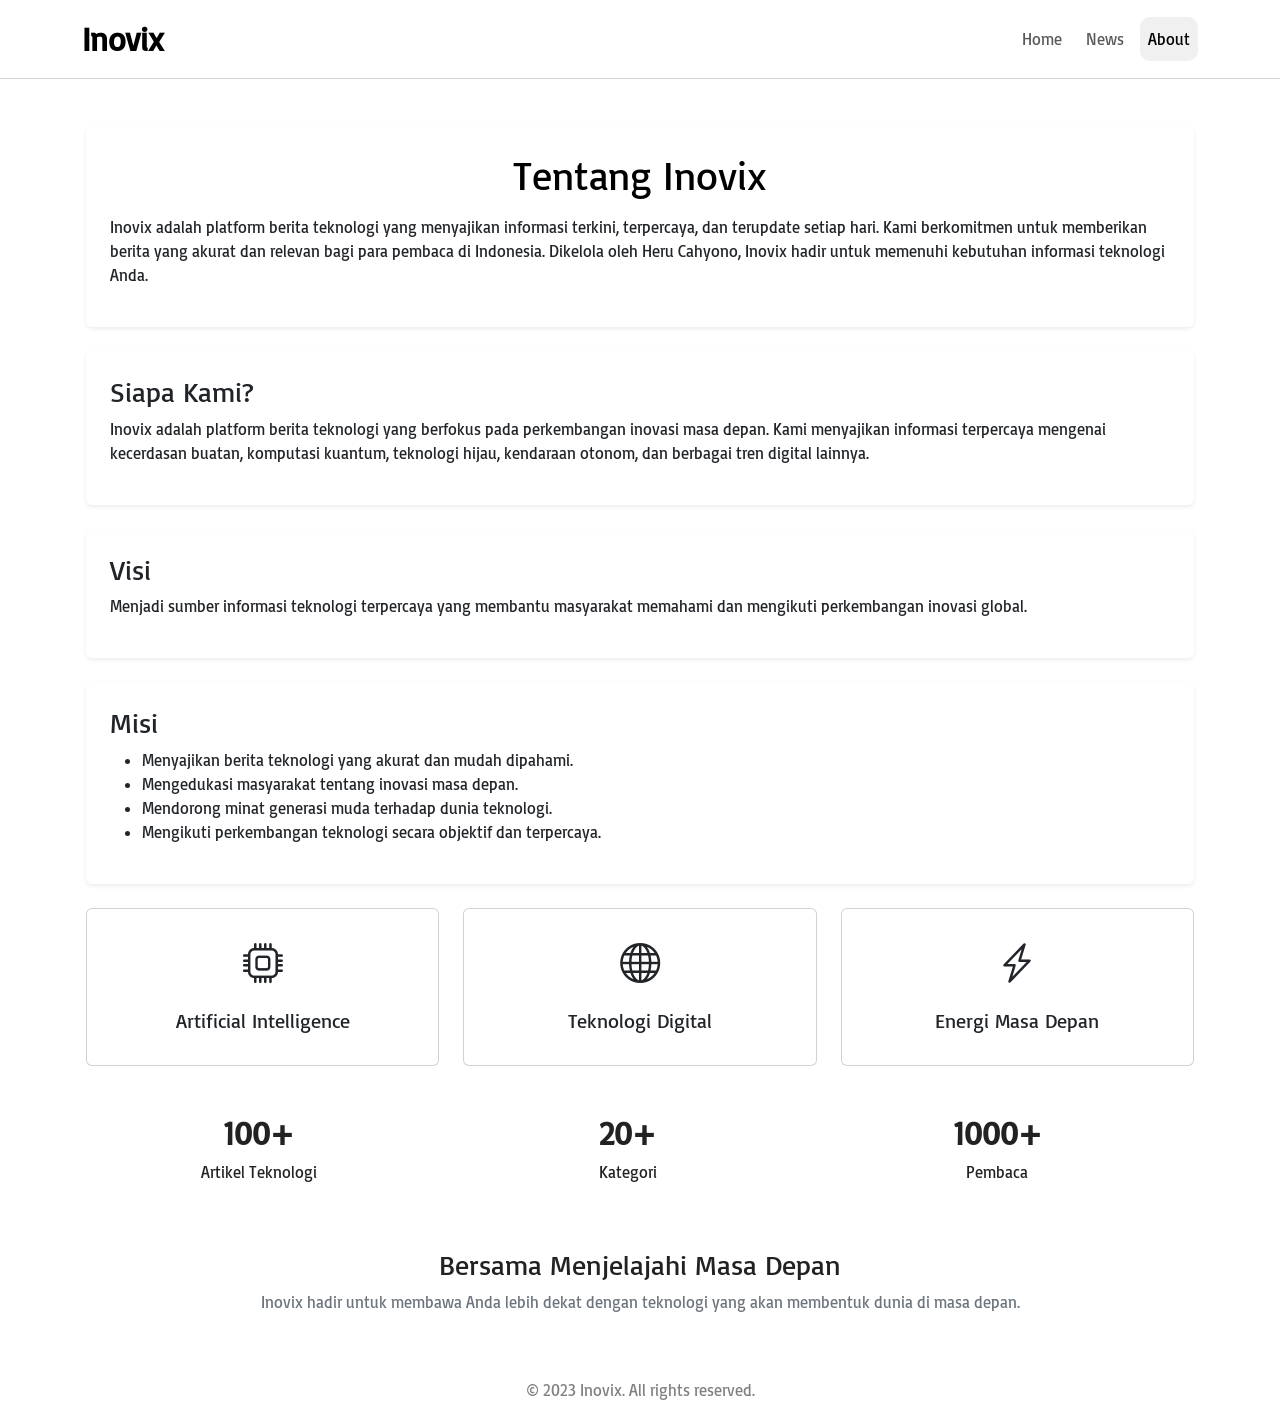
==== about.html @ 6394f1f7 "first commit" ====
<!DOCTYPE html>
<html lang="id">

<head>
    <meta charset="UTF-8" />
    <meta name="viewport" content="width=device-width, initial-scale=1" />
    <title>Tentang Kami - Inovix</title>
    <link href="https://cdn.jsdelivr.net/npm/bootstrap@5.3.3/dist/css/bootstrap.min.css" rel="stylesheet">
    <!-- Bootstrap Icon -->
    <link rel="stylesheet" href="https://cdn.jsdelivr.net/npm/bootstrap-icons@1.11.3/font/bootstrap-icons.min.css">
    <link rel="stylesheet" href="https://cdnjs.cloudflare.com/ajax/libs/font-awesome/6.0.0/css/all.min.css" integrity="sha512-9usAa10IRO0HhonpyAIVpjrylPvoDwiPUiKdWk5t3PyolY1cOd4DSE0Ga+ri4AuTroPR5aQvXU9xC6qOPnzFeg==" crossorigin="anonymous" referrerpolicy="no-referrer"
    />
    <link rel="stylesheet" href="https://fonts.googleapis.com/css2?family=Material+Symbols+Outlined:opsz,wght,FILL,GRAD@24,400,0,0&icon-names=construction,groups" />

    <link rel="stylesheet" href="Assets/Css/Main.css" />
</head>

<body>
    <!-- Navbar -->
    <nav class="navbar navbar-expand-lg">
        <div class="container">

            <!-- Logo -->
            <a class="navbar-brand fw-bold" href="index.html">
            Inovix
        </a>

            <!-- Tombol Hamburger -->
            <button class="navbar-toggler border-0 shadow-none" type="button" data-bs-toggle="collapse" data-bs-target="#navbarNav">
            <span class="navbar-toggler-icon"></span>
        </button>

            <!-- Menu -->
            <div class="collapse navbar-collapse" id="navbarNav">
                <hr class="d-lg-none opacity-25">
                <ul class="navbar-nav ms-auto gap-2">
                    <li class="nav-item">
                        <a class="nav-link" href="index.html">
                        Home
                    </a>
                    </li>

                    <li class="nav-item">
                        <a class="nav-link" href="news.html">
                        News
                    </a>
                    </li>

                    <li class="nav-item">
                        <a class="nav-link active" href="about.html">
                        About
                    </a>
                    </li>
                </ul>
            </div>

        </div>
    </nav>

    <!--Section-->
    <section class="container py-5 px-3">
        <div class="card border-0 shadow-sm p-4 mb-4">
            <h1>Tentang Inovix</h1>
            <p>
                Inovix adalah platform berita teknologi yang menyajikan informasi terkini, terpercaya, dan terupdate setiap hari. Kami berkomitmen untuk memberikan berita yang akurat dan relevan bagi para pembaca di Indonesia. Dikelola oleh Heru Cahyono, Inovix hadir
                untuk memenuhi kebutuhan informasi teknologi Anda.

            </p>
        </div>
        <div class="card border-0 shadow-sm p-4 mb-4">
            <h3>Siapa Kami?</h3>
            <p>
                Inovix adalah platform berita teknologi yang berfokus pada perkembangan inovasi masa depan. Kami menyajikan informasi terpercaya mengenai kecerdasan buatan, komputasi kuantum, teknologi hijau, kendaraan otonom, dan berbagai tren digital lainnya.
            </p>
        </div>
        <div class="card border-0 shadow-sm p-4 mb-4">
            <h3>Visi</h3>
            <p>
                Menjadi sumber informasi teknologi terpercaya yang membantu masyarakat memahami dan mengikuti perkembangan inovasi global.
            </p>
        </div>
        <div class="card border-0 shadow-sm p-4 mb-4">
            <h3>Misi</h3>

            <ul>
                <li>Menyajikan berita teknologi yang akurat dan mudah dipahami.</li>
                <li>Mengedukasi masyarakat tentang inovasi masa depan.</li>
                <li>Mendorong minat generasi muda terhadap dunia teknologi.</li>
                <li>Mengikuti perkembangan teknologi secara objektif dan terpercaya.</li>
            </ul>
        </div>
        <div class="row g-4">

            <div class="col-md-4">
                <div class="card text-center p-4 h-100">
                    <i class="bi bi-cpu fs-1"></i>
                    <h5 class="mt-3">Artificial Intelligence</h5>
                </div>
            </div>

            <div class="col-md-4">
                <div class="card text-center p-4 h-100">
                    <i class="bi bi-globe fs-1"></i>
                    <h5 class="mt-3">Teknologi Digital</h5>
                </div>
            </div>

            <div class="col-md-4">
                <div class="card text-center p-4 h-100">
                    <i class="bi bi-lightning-charge fs-1"></i>
                    <h5 class="mt-3">Energi Masa Depan</h5>
                </div>
            </div>
            <div class="row text-center mt-5">

                <div class="col-md-4">
                    <h2 class="fw-bold">100+</h2>
                    <p>Artikel Teknologi</p>
                </div>

                <div class="col-md-4">
                    <h2 class="fw-bold">20+</h2>
                    <p>Kategori</p>
                </div>

                <div class="col-md-4">
                    <h2 class="fw-bold">1000+</h2>
                    <p>Pembaca</p>
                </div>

            </div>
            <div class="text-center mt-5">
                <h3>Bersama Menjelajahi Masa Depan</h3>
                <p class="text-secondary">
                    Inovix hadir untuk membawa Anda lebih dekat dengan teknologi yang akan membentuk dunia di masa depan.
                </p>
            </div>

        </div>
    </section>

    <!-- Footer -->
    <footer class="footer">
        <div class="container me-auto">
            <p>&copy; 2023 Inovix. All rights reserved.</p>
        </div>
    </footer>
    <script src="https://cdn.jsdelivr.net/npm/bootstrap@5.3.8/dist/js/bootstrap.bundle.min.js"></script>

</body>

</html>
---- Assets/Css/Main.css ----
/* Body */

@import url('https://fonts.googleapis.com/css2?family=Basic:wght@300;400;500;600;700&display=swap');
body {
    font-family: "Basic", sans-serif;
    background: #fff;
    color: #222;
}


/* Navbar */

.navbar-toggler {
    transition: 0.3s;
}

.navbar-toggler:hover {
    transition: 0.3s;
    background: #f0f0f0;
}

.navbar {
    padding: 10px;
    position: sticky;
    top: 0;
    z-index: 1000;
    transition: all 0.3s ease;
    background: #fff;
    box-shadow: none;
    border-bottom: solid 1px #d1d5db;
}

.navbar-brand {
    font-size: 2rem;
}

.nav-link {
    border-radius: 10px;
    text-decoration: none;
    padding: 10px;
    transition: 0.3s;
}

.nav-link:hover,
.nav-link:focus,
.nav-link.active {
    border-radius: 10px;
    background: #f0f0f0;
    color: #000;
    transition: 0.3s;
}

input {
    width: 100%;
    padding: 12px;
    border-radius: 30px;
    margin-bottom: 30px;
    border: none;
    background: #f0f0f0;
    transition: 0.3s;
}

input:focus {
    background: #fff;
    border: solid 1px;
}


/* Hero */

.hero {
    text-align: center;
    background: #fff;
    border-radius: 18px;
}

.hero h1,
h1 {
    text-align: center;
    font-size: 2.5rem;
    color: #000;
    margin-bottom: 16px;
}

.hero p {
    font-size: 1.2rem;
    color: #555;
    margin-bottom: 32px;
}

.btn-secondary:hover {
    transition: 0.3s;
}


/* Berita */

.berita {
    display: grid;
    grid-template-columns: 120px 1fr;
    gap: 20px;
    background: #ffffff;
    border: 1px solid #d1d5db;
    border-left: 6px solid #000000;
    padding: 20px;
    margin-bottom: 30px;
    border-radius: 16px;
    transition: all 0.3s ease;
}

.berita:hover {
    transform: translateY(-3px);
    box-shadow: 0 8px 20px rgba(0, 0, 0, 0.08);
}


/* Gambar */

.berita img {
    width: 100%;
    height: 100px;
    object-fit: cover;
    border-radius: 12px;
}


/* Konten */

.berita .konten {
    display: flex;
    flex-direction: column;
    justify-content: center;
}


/* Judul */

.berita h2 {
    margin: 0 0 10px;
    font-size: 1.2rem;
    font-weight: 700;
}

.berita h2 a {
    color: #111827;
    text-decoration: none;
}

.berita h2 a:hover {
    color: #000000;
    text-decoration: underline;
}


/* Tanggal */

.berita .tanggal {
    margin-bottom: 10px;
    font-size: 0.9rem;
    color: #6b7280;
}


/* Isi */

.berita p {
    margin: 0;
    color: #374151;
    line-height: 1.6;
}


/* Responsif */

@media (max-width: 768px) {
    .berita {
        grid-template-columns: 1fr;
    }
    .berita img {
        height: 220px;
    }
}


/* Footer */

.footer {
    color: gray;
    text-align: center;
}
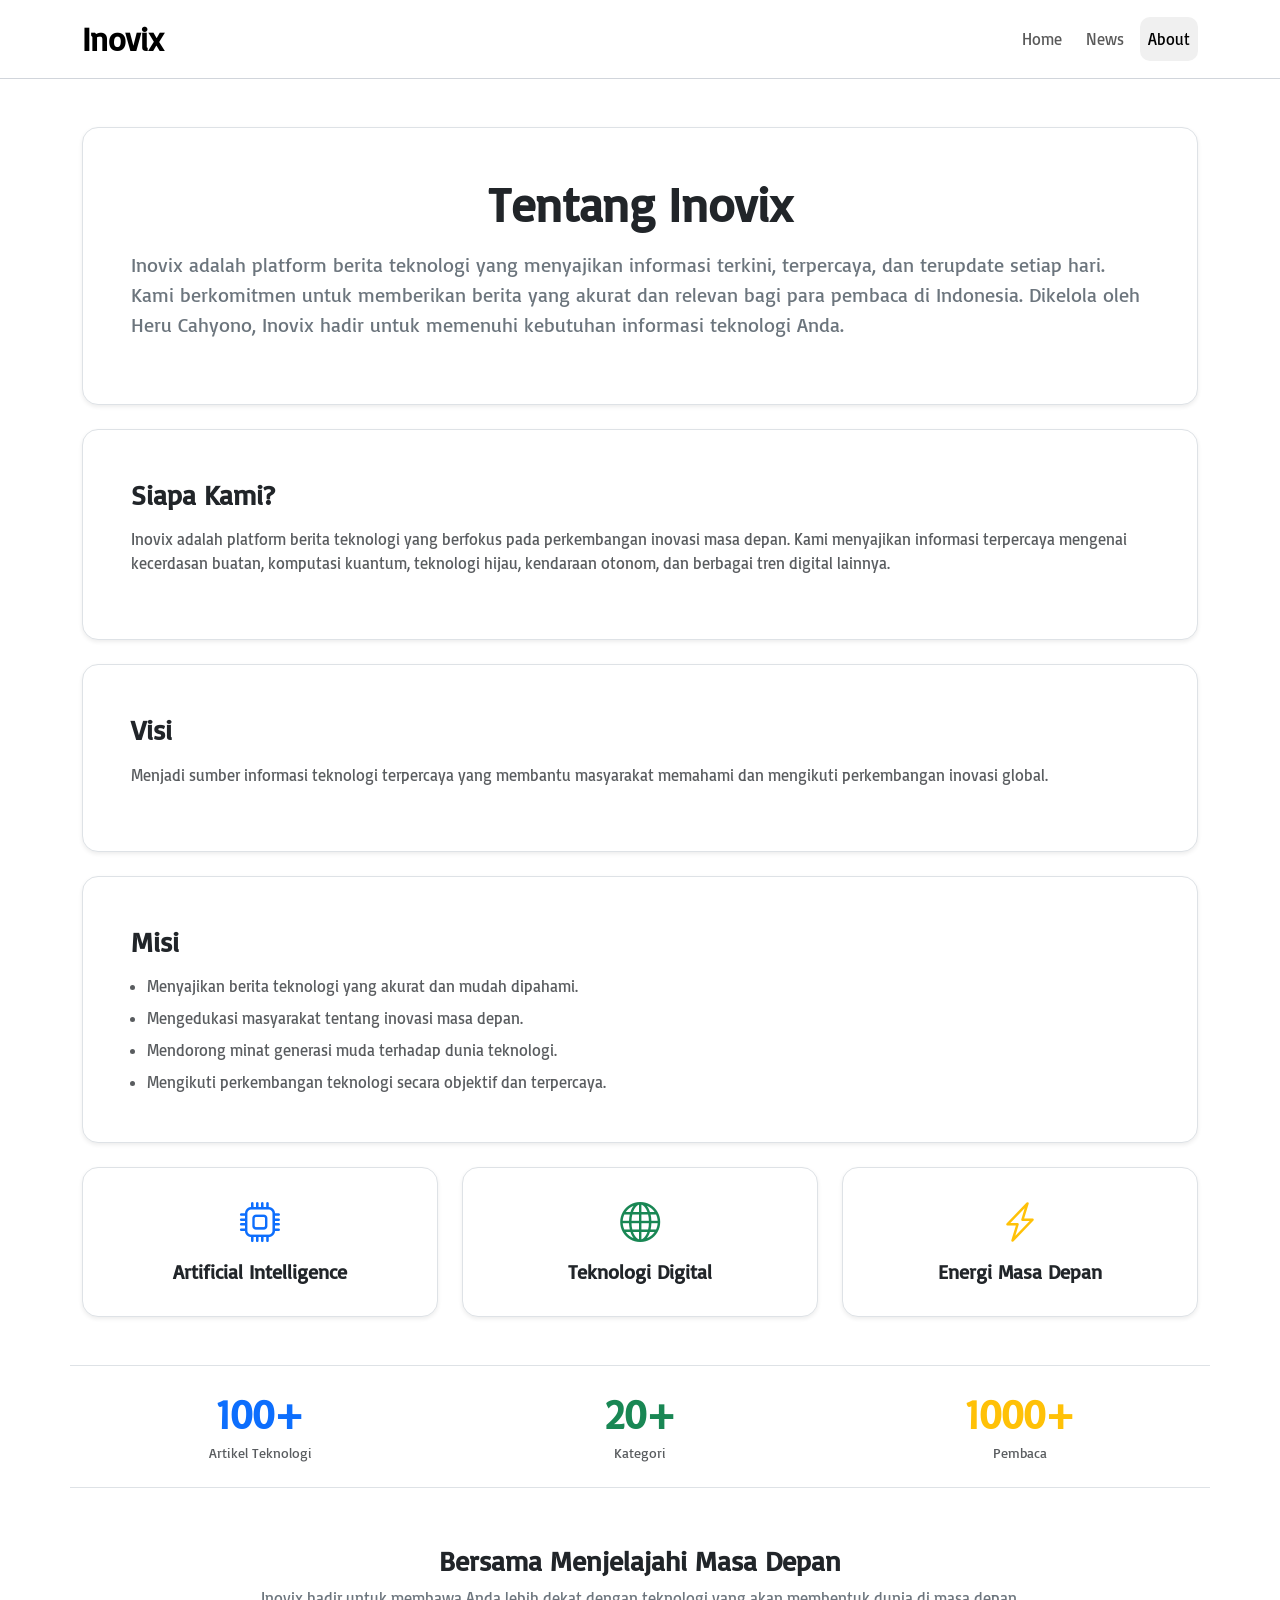
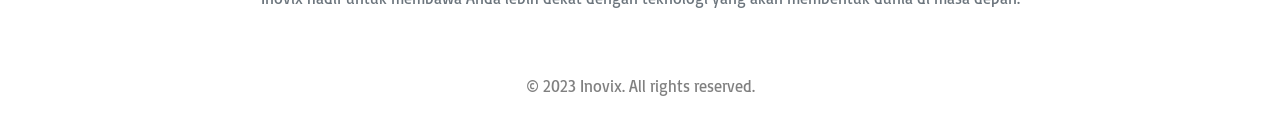
==== commit 48a264f7: "update" ====
--- a/about.html
+++ b/about.html
@@ -57,88 +57,99 @@
         </div>
     </nav>
 
-    <!--Section-->
-    <section class="container py-5 px-3">
-        <div class="card border-0 shadow-sm p-4 mb-4">
-            <h1>Tentang Inovix</h1>
-            <p>
+    <!-- ========================================================= -->
+    <!-- PERBAHARUAN SECTION: TENTANG INOVIX (BG PUTIH & KONSISTEN) -->
+    <!-- ========================================================= -->
+    <section class="container py-5 bg-white">
+
+        <!-- Baris Pembuka & Deskripsi Utama -->
+        <div class="card border rounded-4 p-4 p-md-5 mb-4 bg-white shadow-sm">
+            <h1 class="fw-bold text-dark display-5 mb-3">Tentang Inovix</h1>
+            <p class="lead text-secondary">
                 Inovix adalah platform berita teknologi yang menyajikan informasi terkini, terpercaya, dan terupdate setiap hari. Kami berkomitmen untuk memberikan berita yang akurat dan relevan bagi para pembaca di Indonesia. Dikelola oleh Heru Cahyono, Inovix hadir
                 untuk memenuhi kebutuhan informasi teknologi Anda.
-
             </p>
         </div>
-        <div class="card border-0 shadow-sm p-4 mb-4">
-            <h3>Siapa Kami?</h3>
-            <p>
+
+        <!-- Baris Siapa Kami, Visi, Misi -->
+        <div class="card border rounded-4 p-4 p-md-5 mb-4 bg-white shadow-sm">
+            <h3 class="fw-bold text-dark mb-3">Siapa Kami?</h3>
+            <p class="text-muted">
                 Inovix adalah platform berita teknologi yang berfokus pada perkembangan inovasi masa depan. Kami menyajikan informasi terpercaya mengenai kecerdasan buatan, komputasi kuantum, teknologi hijau, kendaraan otonom, dan berbagai tren digital lainnya.
             </p>
         </div>
-        <div class="card border-0 shadow-sm p-4 mb-4">
-            <h3>Visi</h3>
-            <p>
+
+        <div class="card border rounded-4 p-4 p-md-5 mb-4 bg-white shadow-sm">
+            <h3 class="fw-bold text-dark mb-3">Visi</h3>
+            <p class="text-muted">
                 Menjadi sumber informasi teknologi terpercaya yang membantu masyarakat memahami dan mengikuti perkembangan inovasi global.
             </p>
         </div>
-        <div class="card border-0 shadow-sm p-4 mb-4">
-            <h3>Misi</h3>
 
-            <ul>
-                <li>Menyajikan berita teknologi yang akurat dan mudah dipahami.</li>
-                <li>Mengedukasi masyarakat tentang inovasi masa depan.</li>
-                <li>Mendorong minat generasi muda terhadap dunia teknologi.</li>
+        <div class="card border rounded-4 p-4 p-md-5 mb-4 bg-white shadow-sm">
+            <h3 class="fw-bold text-dark mb-3">Misi</h3>
+            <ul class="text-muted ps-3 mb-0">
+                <li class="mb-2">Menyajikan berita teknologi yang akurat dan mudah dipahami.</li>
+                <li class="mb-2">Mengedukasi masyarakat tentang inovasi masa depan.</li>
+                <li class="mb-2">Mendorong minat generasi muda terhadap dunia teknologi.</li>
                 <li>Mengikuti perkembangan teknologi secara objektif dan terpercaya.</li>
             </ul>
         </div>
-        <div class="row g-4">
 
-            <div class="col-md-4">
-                <div class="card text-center p-4 h-100">
-                    <i class="bi bi-cpu fs-1"></i>
-                    <h5 class="mt-3">Artificial Intelligence</h5>
+        <!-- Grid Kategori Fokus Berita -->
+        <div class="row g-4 mb-5">
+            <!-- Kartu AI -->
+            <div class="col-12 col-md-4">
+                <div class="card text-center p-4 h-100 border rounded-4 bg-white shadow-sm hover-card">
+                    <i class="bi bi-cpu fs-1 text-primary mb-2"></i>
+                    <h5 class="fw-bold text-dark">Artificial Intelligence</h5>
                 </div>
             </div>
 
-            <div class="col-md-4">
-                <div class="card text-center p-4 h-100">
-                    <i class="bi bi-globe fs-1"></i>
-                    <h5 class="mt-3">Teknologi Digital</h5>
+            <!-- Kartu Teknologi Digital -->
+            <div class="col-12 col-md-4">
+                <div class="card text-center p-4 h-100 border rounded-4 bg-white shadow-sm hover-card">
+                    <i class="bi bi-globe fs-1 text-success mb-2"></i>
+                    <h5 class="fw-bold text-dark">Teknologi Digital</h5>
                 </div>
             </div>
 
-            <div class="col-md-4">
-                <div class="card text-center p-4 h-100">
-                    <i class="bi bi-lightning-charge fs-1"></i>
-                    <h5 class="mt-3">Energi Masa Depan</h5>
-                </div>
+            <!-- Kartu Energi Masa Depan -->
+            <div class="col-12 col-md-4">
+                <a href="pages/about-details.html" class="text-decoration-none h-100 d-block">
+                    <div class="card text-center p-4 h-100 border rounded-4 bg-white shadow-sm hover-card">
+                        <i class="bi bi-lightning-charge fs-1 text-warning mb-2"></i>
+                        <h5 class="fw-bold text-dark">Energi Masa Depan</h5>
+                    </div>
+                </a>
             </div>
-            <div class="row text-center mt-5">
+        </div>
 
-                <div class="col-md-4">
-                    <h2 class="fw-bold">100+</h2>
-                    <p>Artikel Teknologi</p>
-                </div>
+        <!-- Section Statistik Counter -->
+        <div class="row text-center my-5 py-4 border-top border-bottom bg-white">
+            <div class="col-4">
+                <h2 class="fw-bold text-primary display-6 mb-1">100+</h2>
+                <p class="text-muted small mb-0">Artikel Teknologi</p>
+            </div>
+            <div class="col-4">
+                <h2 class="fw-bold text-success display-6 mb-1">20+</h2>
+                <p class="text-muted small mb-0">Kategori</p>
+            </div>
+            <div class="col-4">
+                <h2 class="fw-bold text-warning display-6 mb-1">1000+</h2>
+                <p class="text-muted small mb-0">Pembaca</p>
+            </div>
+        </div>
 
-                <div class="col-md-4">
-                    <h2 class="fw-bold">20+</h2>
-                    <p>Kategori</p>
-                </div>
+        <!-- Kalimat Penutup -->
+        <div class="text-center mt-5 pt-2">
+            <h3 class="fw-bold text-dark mb-2">Bersama Menjelajahi Masa Depan</h3>
+            <p class="text-secondary max-w-2xl mx-auto">
+                Inovix hadir untuk membawa Anda lebih dekat dengan teknologi yang akan membentuk dunia di masa depan.
+            </p>
+        </div>
 
-                <div class="col-md-4">
-                    <h2 class="fw-bold">1000+</h2>
-                    <p>Pembaca</p>
-                </div>
-
-            </div>
-            <div class="text-center mt-5">
-                <h3>Bersama Menjelajahi Masa Depan</h3>
-                <p class="text-secondary">
-                    Inovix hadir untuk membawa Anda lebih dekat dengan teknologi yang akan membentuk dunia di masa depan.
-                </p>
-            </div>
-
-        </div>
     </section>
-
     <!-- Footer -->
     <footer class="footer">
         <div class="container me-auto">
